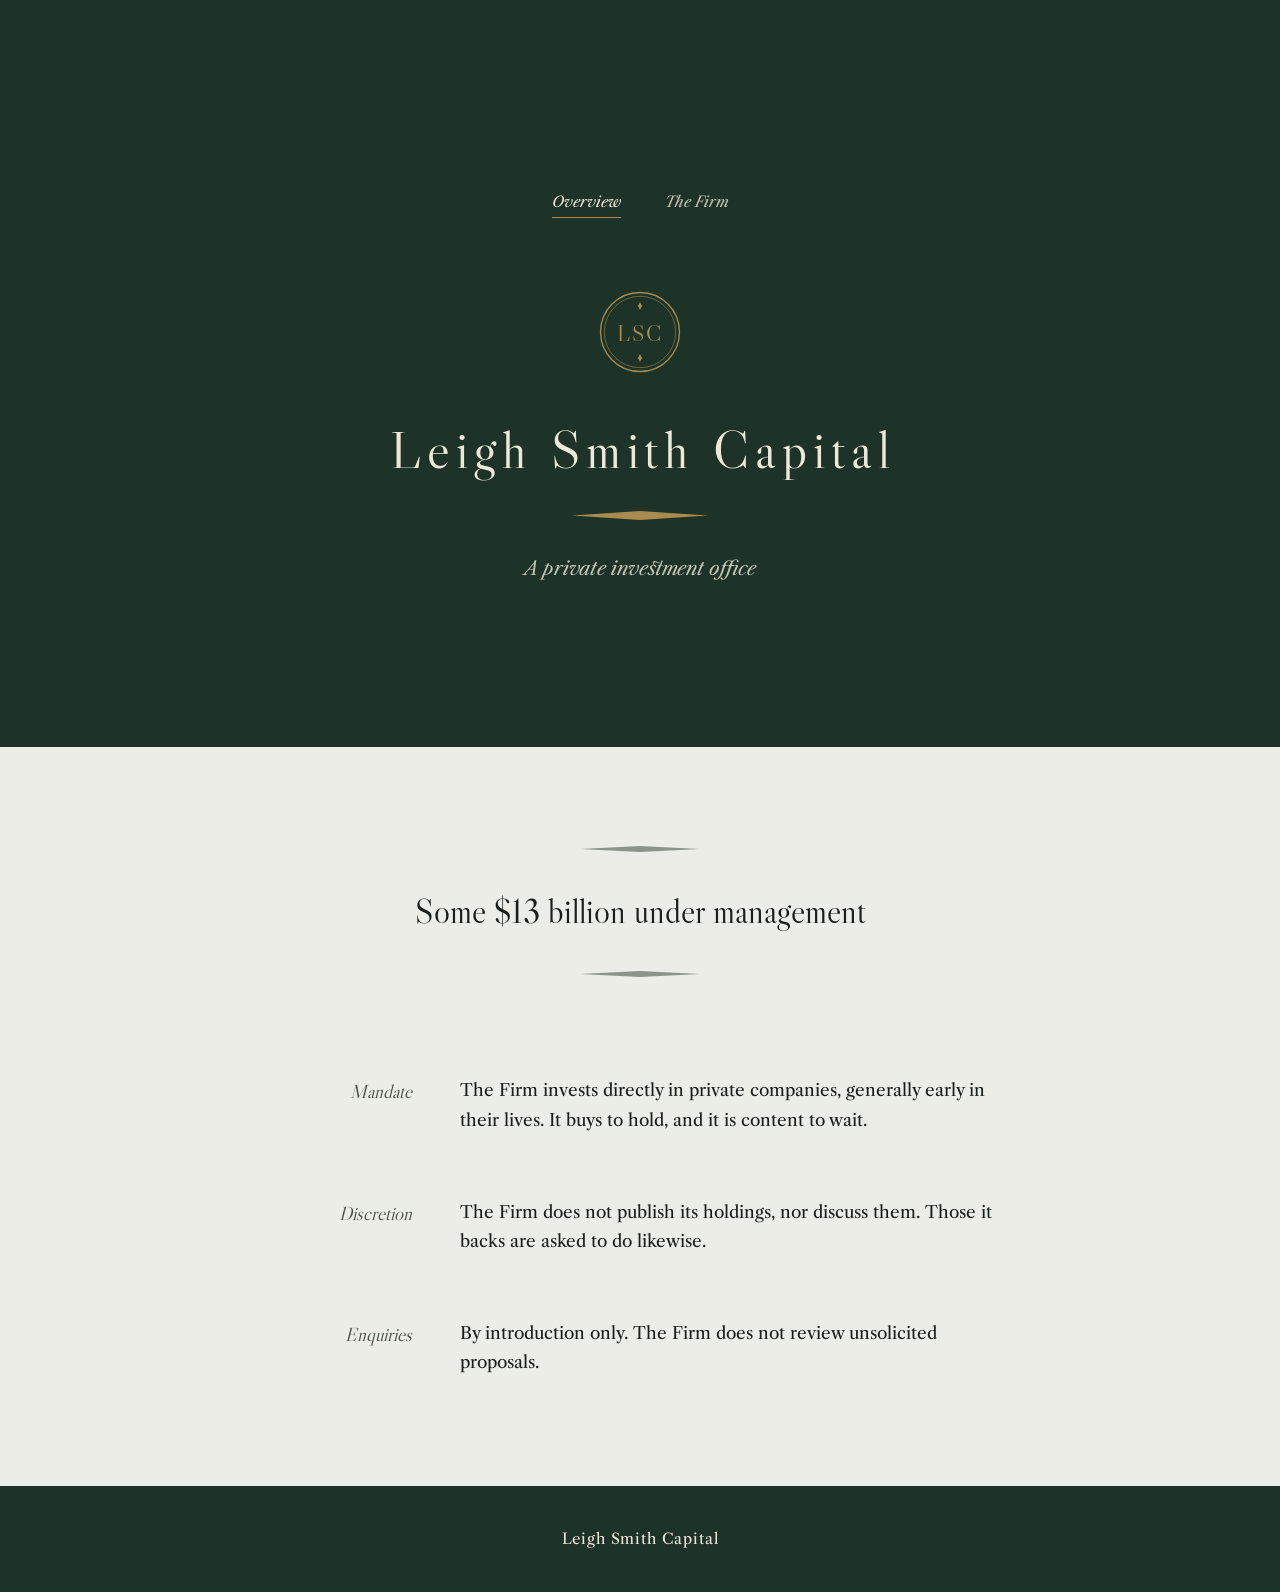
==== index.html @ 78991218 "leighsmithcapital.com Static site, no build step and no JavaScript. Libre Caslon throughout, bottle " ====
<!DOCTYPE html>
<html lang="en">
<head>
<meta charset="utf-8">
<meta name="viewport" content="width=device-width, initial-scale=1">
<title>Leigh Smith Capital</title>
<meta name="description" content="Leigh Smith Capital is a private investment office making direct investments in private companies.">
<link rel="canonical" href="https://leighsmithcapital.com/">
<meta property="og:title" content="Leigh Smith Capital">
<meta property="og:description" content="A private investment office.">
<meta property="og:type" content="website">
<meta property="og:url" content="https://leighsmithcapital.com/">
<meta name="theme-color" content="#1D3327">
<link rel="icon" href="/seal.svg" type="image/svg+xml">
<link rel="preconnect" href="https://fonts.googleapis.com">
<link rel="preconnect" href="https://fonts.gstatic.com" crossorigin>
<link href="https://fonts.googleapis.com/css2?family=Libre+Caslon+Display&family=Libre+Caslon+Text:ital,wght@0,400;0,700;1,400&display=swap" rel="stylesheet">
<link rel="stylesheet" href="/style.css">
</head>
<body>

<header class="title-page">
  <div class="wrap">

    <nav class="ledger rise rise-1" aria-label="Sections">
      <a href="/" aria-current="page">Overview</a>
      <a href="/the-firm/">The Firm</a>
    </nav>

    <svg class="seal rise rise-2" viewBox="0 0 100 100" role="img" aria-label="Leigh Smith Capital monogram">
      <circle cx="50" cy="50" r="47" fill="none" stroke="currentColor" stroke-width="1.6"/>
      <circle cx="50" cy="50" r="42.5" fill="none" stroke="currentColor" stroke-width=".7"/>
      <path d="M50 14.6 52.4 19 50 23.4 47.6 19Z" fill="currentColor"/>
      <path d="M50 76.6 52.4 81 50 85.4 47.6 81Z" fill="currentColor"/>
      <text x="50" y="50" fill="currentColor"
            font-family="Libre Caslon Display, Georgia, serif"
            font-size="27" letter-spacing="2.2"
            text-anchor="middle" dominant-baseline="central"
            dy="1.5">LSC</text>
    </svg>

    <h1 class="wordmark rise rise-3">Leigh Smith Capital</h1>

    <svg class="rule rise rise-4" viewBox="0 0 136 9" aria-hidden="true">
      <path d="M0 4.5 68 0l68 4.5-68 4.5Z"/>
    </svg>

    <p class="standfirst rise rise-5">A private investment office</p>

  </div>
</header>

<main>

  <section class="statement">
    <div class="wrap">
      <svg class="rule" viewBox="0 0 136 9" preserveAspectRatio="none" aria-hidden="true">
        <path d="M0 4.5 68 0l68 4.5-68 4.5Z"/>
      </svg>
      <p>Some $13 billion under management</p>
      <svg class="rule" viewBox="0 0 136 9" preserveAspectRatio="none" aria-hidden="true">
        <path d="M0 4.5 68 0l68 4.5-68 4.5Z"/>
      </svg>
    </div>
  </section>

  <section class="leaves">
    <div class="wrap">

      <article class="leaf">
        <h2>Mandate</h2>
        <div>
          <p>The Firm invests directly in private companies, generally early in
          their lives. It buys to hold, and it is content to wait.</p>
        </div>
      </article>

      <article class="leaf">
        <h2>Discretion</h2>
        <div>
          <p>The Firm does not publish its holdings, nor discuss them. Those it
          backs are asked to do likewise.</p>
        </div>
      </article>

      <article class="leaf">
        <h2>Enquiries</h2>
        <div>
          <p>By introduction only. The Firm does not review unsolicited proposals.</p>
        </div>
      </article>

    </div>
  </section>

</main>

<footer class="colophon">
  <div class="wrap">
    <p class="name">Leigh Smith Capital</p>
  </div>
</footer>

</body>
</html>
---- style.css ----
:root{
  --field:#1D3327;
  --field-deep:#16281E;
  --paper:#ECEDE6;
  --ink:#1A1E1A;
  --ink-soft:#4A5049;
  --ivory:#EDE8DA;
  --ivory-soft:#C2C4B4;
  --gilt:#A98B4E;
  --rule-soft:#8E948A;
  --display:"Libre Caslon Display",Georgia,"Times New Roman",serif;
  --text:"Libre Caslon Text",Georgia,"Times New Roman",serif;
  --measure:34rem;
}

*,*::before,*::after{box-sizing:border-box}

html{-webkit-text-size-adjust:100%}

body{
  margin:0;
  background:var(--paper);
  color:var(--ink);
  font-family:var(--text);
  font-size:1.0625rem;
  line-height:1.72;
  -webkit-font-smoothing:antialiased;
  text-rendering:optimizeLegibility;
}

::selection{background:var(--gilt);color:var(--field-deep)}

.wrap{
  width:100%;
  max-width:52rem;
  margin-inline:auto;
  padding-inline:1.5rem;
}

/* ---------- the swelled rule, the one repeated ornament ---------- */

.rule{
  display:block;
  width:8.5rem;
  height:9px;
  margin-inline:auto;
  overflow:visible;
}
.rule path{fill:currentColor}

/* ---------- title page ---------- */

.title-page{
  background:var(--field);
  color:var(--ivory);
  padding:clamp(6rem,21vh,12rem) 0 clamp(5.5rem,18vh,10.5rem);
  text-align:center;
}

.seal{
  display:block;
  width:5.25rem;
  height:5.25rem;
  margin:0 auto clamp(2.25rem,5vh,3.25rem);
  color:var(--gilt);
}

.wordmark{
  font-family:var(--display);
  font-weight:400;
  font-size:clamp(1.9rem,6.4vw,3.35rem);
  line-height:1.12;
  letter-spacing:.11em;
  /* the trailing letterspace pushes centred text left; give it back */
  text-indent:.11em;
  margin:0;
  color:var(--ivory);
}

.title-page .rule{
  color:var(--gilt);
  margin-block:clamp(1.5rem,3.6vh,2.25rem);
}

.standfirst{
  font-style:italic;
  font-size:clamp(1.0625rem,2.4vw,1.1875rem);
  color:var(--ivory-soft);
  margin:0;
}

/* ---------- the statement ---------- */

.statement{
  padding:clamp(4rem,11vh,6.5rem) 0;
  text-align:center;
}
.statement .rule{
  color:var(--rule-soft);
  width:7.5rem;
  height:6px;
}

.title-page.interior + main .statement{padding-top:clamp(3rem,8vh,4.5rem)}

.statement p{
  font-family:var(--display);
  font-size:clamp(1.45rem,4.6vw,2.1rem);
  line-height:1.4;
  margin:clamp(1.75rem,4vh,2.5rem) auto;
  max-width:24ch;
  text-wrap:balance;
}

/* ---------- scholarly marginal heads ---------- */

.leaves{
  padding-bottom:clamp(4.5rem,12vh,7rem);
}

.leaf{
  display:grid;
  grid-template-columns:8.5rem minmax(0,var(--measure));
  column-gap:3rem;
  justify-content:center;
}
.leaf + .leaf{margin-top:clamp(2.75rem,7vh,4rem)}

.leaf h2{
  font-family:var(--display);
  font-style:italic;
  font-weight:400;
  font-size:1.1875rem;
  line-height:1.72;
  text-align:right;
  color:var(--ink-soft);
  margin:0;
}

.leaf p{
  margin:0;
  max-width:58ch;
}
.leaf p + p{margin-top:.9rem}

.leaf a{
  color:inherit;
  text-decoration:none;
  border-bottom:1px solid var(--ink-soft);
  padding-bottom:1px;
}
.leaf a:hover{border-bottom-width:2px;padding-bottom:0}

/* ---------- colophon ---------- */

.colophon{
  background:var(--field);
  color:var(--ivory-soft);
  padding:2.5rem 0;
  font-size:.9375rem;
}
.colophon .wrap{
  text-align:center;
}
.colophon p{margin:0}
.colophon .name{color:var(--ivory);letter-spacing:.055em}

/* ---------- one orchestrated entrance ---------- */

@media (prefers-reduced-motion:no-preference){
  .title-page > * > .rise{
    opacity:0;
    animation:rise 1.15s cubic-bezier(.22,.61,.36,1) forwards;
  }
  .rise-1{animation-delay:.06s}
  .rise-2{animation-delay:.2s}
  .rise-3{animation-delay:.36s}
  .rise-4{animation-delay:.5s}
  .rise-5{animation-delay:.6s}
}
@keyframes rise{
  from{opacity:0;transform:translateY(.7rem)}
  to{opacity:1;transform:none}
}

:focus-visible{
  outline:2px solid var(--gilt);
  outline-offset:3px;
}

@media (max-width:40rem){
  body{font-size:1.0625rem;line-height:1.7}
  .leaf{
    grid-template-columns:minmax(0,1fr);
    row-gap:.4rem;
  }
  .leaf h2{text-align:left}
  .leaf + .leaf{margin-top:2.75rem}
  .seal{width:4.25rem;height:4.25rem}
  }

/* ---------- the quietest possible navigation ---------- */

.ledger{
  display:flex;
  justify-content:center;
  gap:2.75rem;
  margin-bottom:clamp(3rem,8vh,4.75rem);
  font-size:.9375rem;
  font-style:italic;
}
.ledger a{
  color:var(--ivory-soft);
  text-decoration:none;
  padding-bottom:2px;
  border-bottom:1px solid transparent;
}
.ledger a:hover{border-bottom-color:var(--gilt)}
.ledger a[aria-current="page"]{
  color:var(--ivory);
  border-bottom-color:var(--gilt);
}

/* ---------- interior page: a shorter field, no seal ---------- */

.title-page.interior{
  padding:clamp(3rem,7vh,4.5rem) 0 clamp(3.25rem,8vh,5rem);
}
.title-page.interior .wordmark{
  font-size:clamp(1.6rem,5.2vw,2.6rem);
}

/* the opening paragraph of a leaf section, set a size up */
.lead{
  font-size:1.1875rem;
  line-height:1.66;
}

@media (max-width:40rem){
  .ledger{gap:2rem;margin-bottom:2.5rem}
}

/* the closing line sits directly under the last leaf, rule first */
.statement.closing{padding-top:0}
.statement.closing p{margin-bottom:0}
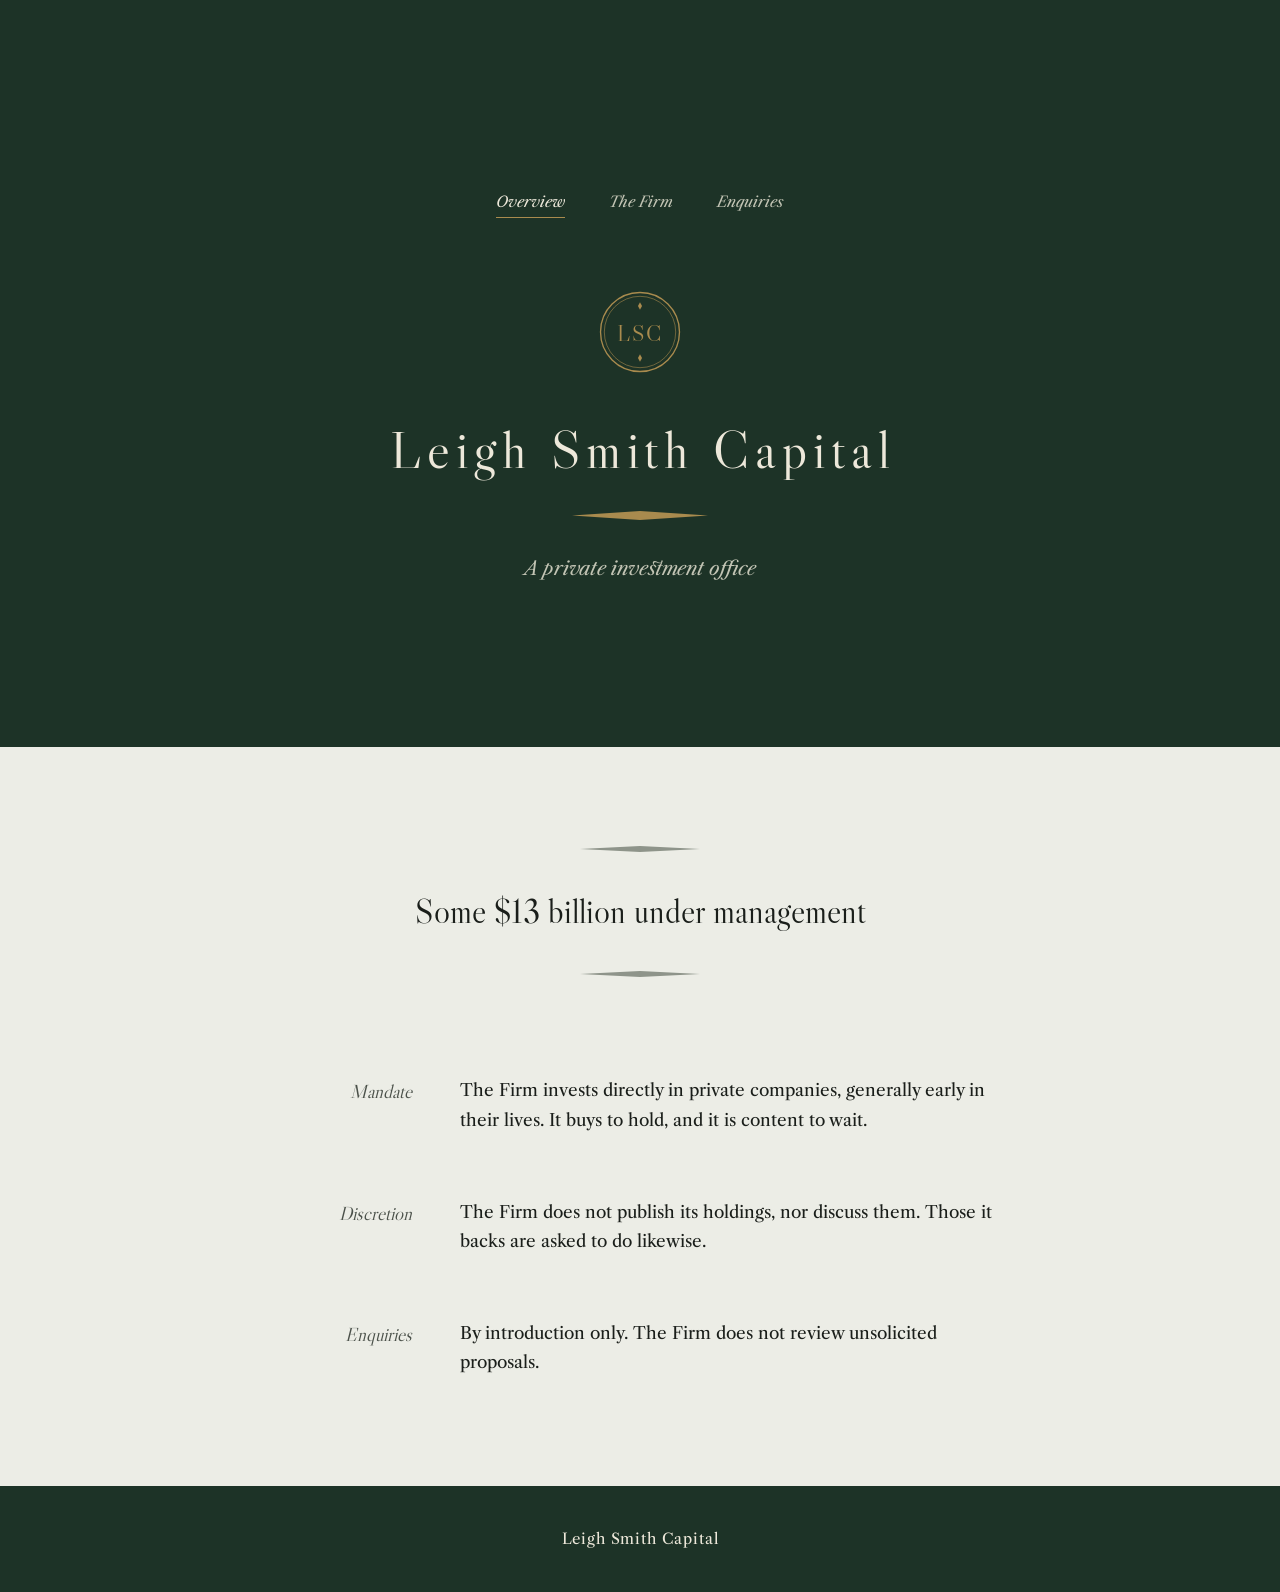
==== commit eb10bfea: "Enquiries: a contact form that sends nothing and turns the writer away Fields carry no name attribut" ====
--- a/index.html
+++ b/index.html
@@ -25,6 +25,7 @@
     <nav class="ledger rise rise-1" aria-label="Sections">
       <a href="/" aria-current="page">Overview</a>
       <a href="/the-firm/">The Firm</a>
+      <a href="/enquiries/">Enquiries</a>
     </nav>
 
     <svg class="seal rise rise-2" viewBox="0 0 100 100" role="img" aria-label="Leigh Smith Capital monogram">
--- a/style.css
+++ b/style.css
@@ -243,3 +243,49 @@
 /* the closing line sits directly under the last leaf, rule first */
 .statement.closing{padding-top:0}
 .statement.closing p{margin-bottom:0}
+
+/* ---------- enquiries: a form set like the leaves ---------- */
+
+.form-leaves{padding-top:clamp(3.5rem,9vh,5rem)}
+
+.correspondence label{
+  display:block;
+  font-style:italic;
+  font-size:.9375rem;
+  color:var(--ink-soft);
+  margin-top:1.5rem;
+}
+.correspondence label:first-child{margin-top:0}
+
+.correspondence input,
+.correspondence textarea{
+  display:block;
+  width:100%;
+  font:inherit;
+  color:var(--ink);
+  background:transparent;
+  border:0;
+  border-bottom:1px solid var(--rule-soft);
+  border-radius:0;
+  padding:.35rem 0;
+  resize:vertical;
+}
+.correspondence input:focus,
+.correspondence textarea:focus{
+  outline:none;
+  border-bottom-color:var(--field);
+}
+
+.correspondence button{
+  margin-top:2.25rem;
+  font-family:var(--display);
+  font-size:1rem;
+  letter-spacing:.11em;
+  color:var(--ivory);
+  background:var(--field);
+  border:0;
+  border-radius:0;
+  padding:.7rem 2.25rem;
+  cursor:pointer;
+}
+.correspondence button:hover{background:var(--field-deep)}
